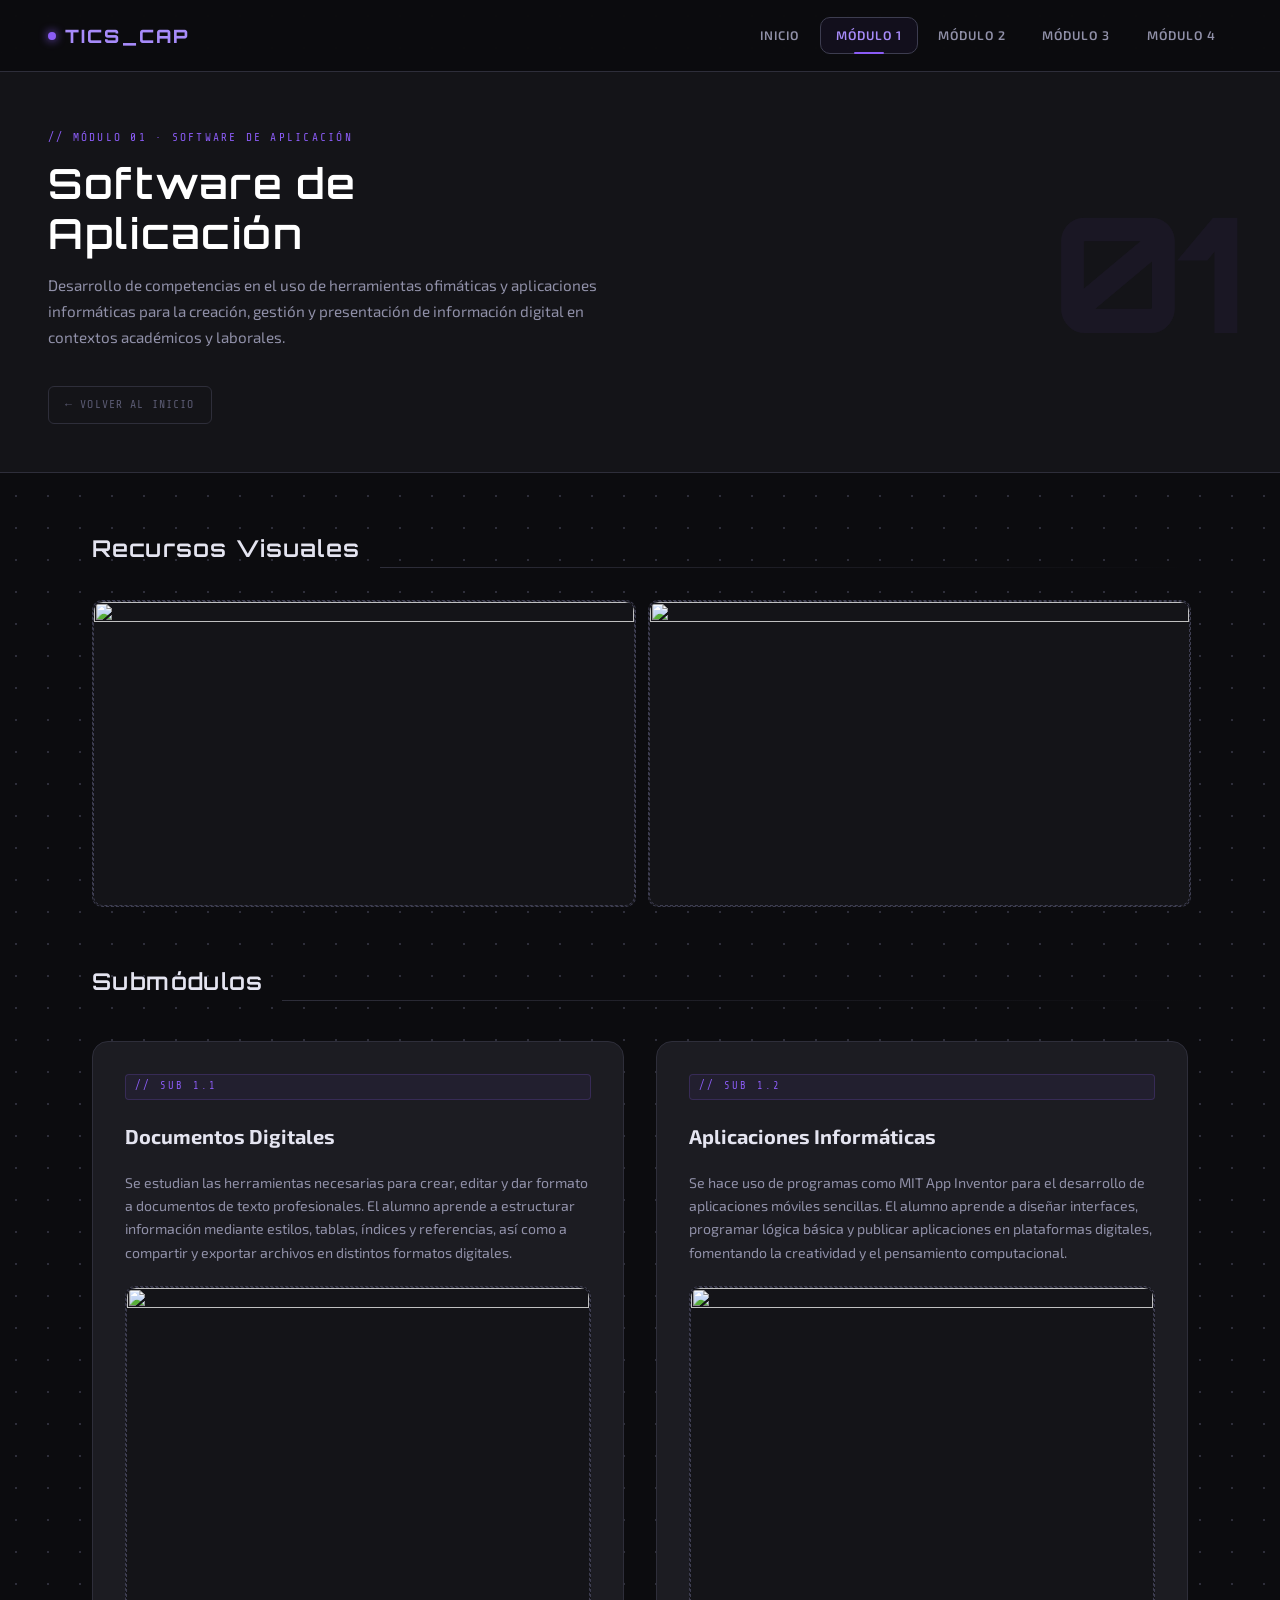
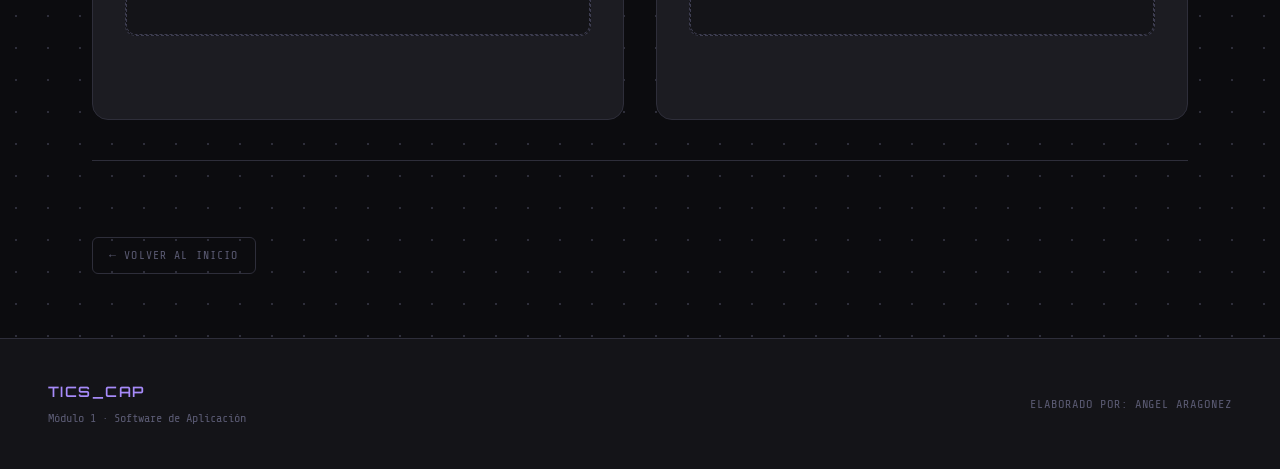
==== modulo1.html @ ad9c2a05 "Add files via upload" ====
<!DOCTYPE html>
<html lang="es">
<head>
  <meta charset="UTF-8" />
  <meta name="viewport" content="width=device-width, initial-scale=1.0" />
  <title>Módulo 1 — Software de Aplicación</title>
  <link rel="stylesheet" href="styles.css" />
</head>
<body>

  
  <header>
    <a class="header-logo" href="index.html">
      <span class="logo-dot"></span>
      TICS_CAP
    </a>
    <nav>
      <a href="index.html">Inicio</a>
      <a href="modulo1.html" class="active">Módulo 1</a>
      <a href="modulo2.html">Módulo 2</a>
      <a href="modulo3.html">Módulo 3</a>
      <a href="modulo4.html">Módulo 4</a>
    </nav>
  </header>

  
  <div class="module-hero" data-num="01">
    <span class="mh-tag">// Módulo 01 · Software de Aplicación</span>
    <h1>Software de<br>Aplicación</h1>
    <p>
      Desarrollo de competencias en el uso de herramientas ofimáticas y aplicaciones
      informáticas para la creación, gestión y presentación de información digital
      en contextos académicos y laborales.
    </p>
    <a class="back-link" href="index.html">← Volver al inicio</a>
  </div>

 
  <main>

    
    <div class="section-header">
      <h2>Recursos Visuales</h2>
      <div class="line"></div>
    </div>

    <div class="img-grid-2">
      <div class="img-slot">
        <img src="imagenes/word.png" class="img-slot" />
        
      </div>
      <div class="img-slot">
        <img src="imagenes/excel.png" class="img-slot" />
        
      </div>
    </div>

    
    <div class="section-header">
      <h2>Submódulos</h2>
      <div class="line"></div>
    </div>

    <div class="subjects-split">

      
      <div class="subject-block">
        <span class="subject-id">// SUB 1.1</span>
        <h2>Documentos Digitales</h2>
        <p>
          Se estudian las herramientas necesarias para crear, editar y dar formato a documentos
          de texto profesionales. El alumno aprende a estructurar información mediante estilos,
          tablas, índices y referencias, así como a compartir y exportar archivos en distintos
          formatos digitales.
        </p>

        
        <div class="img-slot small">
          <img src="imagenes/documentos.png" class="img-slot small" />
          
        </div>

       
        <div class="weeks-section">
          

          
        </div>
      </div>

      
      <div class="subject-block">
        <span class="subject-id">// SUB 1.2</span>
        <h2>Aplicaciones Informáticas</h2>
        <p>
          Se hace uso de programas como MIT App Inventor para el desarrollo de aplicaciones móviles sencillas.
          El alumno aprende a diseñar interfaces, programar lógica básica y publicar aplicaciones en plataformas digitales,
          fomentando la creatividad y el pensamiento computacional.
        </p>

        
        <div class="img-slot small">
          <img src="imagenes/MIT_app.png" class="img-slot small">
          
        </div>

        
        
      </div>

    </div>

    <hr class="divider" />
    <a class="back-link" href="index.html">← Volver al inicio</a>

  </main>

  
  <footer>
    <div class="footer-left">
      <span class="footer-brand">TICS_CAP</span>
      <span class="footer-sub">Módulo 1 · Software de Aplicación</span>
    </div>
    <div class="footer-author">
      <label for="nombre-m1">Elaborado por: Angel Aragonez</label>
      
    </div>
  </footer>

</body>
</html>
---- styles.css ----
@import url('https://fonts.googleapis.com/css2?family=Orbitron:wght@400;600;800&family=Exo+2:wght@300;400;600;700&family=Share+Tech+Mono&display=swap');


:root {
  --bg:          #0c0c0f;
  --surface:     #141418;
  --card:        #1c1c22;
  --card-hover:  #23232b;
  --border:      #2e2e3a;
  --border-light:#3d3d50;

  --txt-primary:  #e4e4f0;
  --txt-secondary:#9090a8;
  --txt-muted:    #5a5a72;

  --purple:       #8b5cf6;
  --purple-dark:  #6d28d9;
  --purple-light: #a78bfa;
  --purple-glow:  rgba(139, 92, 246, 0.18);
  --purple-faint: rgba(139, 92, 246, 0.06);

  --header-h: 72px;
  --radius:   10px;
  --radius-lg:16px;

  --font-display: 'Orbitron', sans-serif;
  --font-heading: 'Exo 2', sans-serif;
  --font-mono:    'Share Tech Mono', monospace;
  --font-body:    'Exo 2', sans-serif;
}


*, *::before, *::after { box-sizing: border-box; margin: 0; padding: 0; }

html { scroll-behavior: smooth; }

body {
  background: var(--bg);
  color: var(--txt-primary);
  font-family: var(--font-body);
  font-size: 16px;
  line-height: 1.7;
  min-height: 100vh;
  display: flex;
  flex-direction: column;
 
  background-image:
    radial-gradient(circle, #2e2e3a 1px, transparent 1px);
  background-size: 32px 32px;
}


header {
  position: sticky;
  top: 0;
  z-index: 100;
  height: var(--header-h);
  background: rgba(12, 12, 15, 0.92);
  backdrop-filter: blur(14px);
  -webkit-backdrop-filter: blur(14px);
  border-bottom: 1px solid var(--border);
  display: flex;
  align-items: center;
  justify-content: space-between;
  padding: 0 3rem;
  gap: 2rem;
}

.header-logo {
  font-family: var(--font-display);
  font-size: 1.15rem;
  font-weight: 800;
  letter-spacing: 0.12em;
  color: var(--purple-light);
  text-decoration: none;
  display: flex;
  align-items: center;
  gap: 0.55rem;
  white-space: nowrap;
  flex-shrink: 0;
}

.header-logo .logo-dot {
  width: 8px; height: 8px;
  border-radius: 50%;
  background: var(--purple);
  box-shadow: 0 0 10px var(--purple);
  animation: pulse-dot 2.4s ease-in-out infinite;
}

@keyframes pulse-dot {
  0%, 100% { opacity: 1; transform: scale(1); }
  50%       { opacity: 0.5; transform: scale(0.7); }
}

nav {
  display: flex;
  align-items: center;
  gap: 0.25rem;
}

nav a {
  font-family: var(--font-heading);
  font-size: 0.78rem;
  font-weight: 600;
  letter-spacing: 0.08em;
  text-transform: uppercase;
  color: var(--txt-secondary);
  text-decoration: none;
  padding: 0.45rem 0.95rem;
  border-radius: var(--radius);
  border: 1px solid transparent;
  transition: all 0.22s ease;
  position: relative;
}

nav a:hover,
nav a.active {
  color: var(--purple-light);
  border-color: var(--border-light);
  background: var(--purple-faint);
}

nav a.active::after {
  content: '';
  position: absolute;
  bottom: -1px; left: 50%;
  transform: translateX(-50%);
  width: 30px; height: 2px;
  background: var(--purple);
  border-radius: 2px;
}


.hero {
  position: relative;
  padding: 6rem 3rem 5rem;
  text-align: center;
  overflow: hidden;
}

.hero::before {
  content: '';
  position: absolute;
  inset: 0;
  background: radial-gradient(ellipse 70% 50% at 50% 0%, rgba(109,40,217,.22) 0%, transparent 70%);
  pointer-events: none;
}

.hero-tag {
  display: inline-block;
  font-family: var(--font-mono);
  font-size: 0.72rem;
  color: var(--purple);
  background: var(--purple-faint);
  border: 1px solid rgba(139,92,246,.3);
  border-radius: 20px;
  padding: 0.3rem 1rem;
  letter-spacing: 0.14em;
  margin-bottom: 1.4rem;
  text-transform: uppercase;
}

.hero h1 {
  font-family: var(--font-display);
  font-size: clamp(2rem, 5vw, 3.4rem);
  font-weight: 800;
  letter-spacing: 0.06em;
  line-height: 1.15;
  color: #fff;
  margin-bottom: 1.2rem;
}

.hero h1 span { color: var(--purple-light); }

.hero-sub {
  max-width: 640px;
  margin: 0 auto 2.8rem;
  font-size: 1.05rem;
  color: var(--txt-secondary);
  font-weight: 300;
}

.hero-badges {
  display: flex;
  justify-content: center;
  flex-wrap: wrap;
  gap: 0.75rem;
  margin-bottom: 3rem;
}

.badge {
  display: flex;
  align-items: center;
  gap: 0.4rem;
  background: var(--card);
  border: 1px solid var(--border);
  border-radius: 8px;
  padding: 0.45rem 1rem;
  font-size: 0.8rem;
  color: var(--txt-secondary);
}

.badge .badge-icon { color: var(--purple); font-size: 1rem; }


main {
  flex: 1;
  width: 100%;
  max-width: 1160px;
  margin: 0 auto;
  padding: 0 2rem 4rem;
}


.section-header {
  margin: 3.5rem 0 2rem;
  display: flex;
  align-items: flex-end;
  gap: 1.2rem;
}

.section-header h2 {
  font-family: var(--font-display);
  font-size: 1.45rem;
  font-weight: 600;
  color: var(--txt-primary);
  letter-spacing: 0.06em;
}

.section-header .line {
  flex: 1;
  height: 1px;
  background: linear-gradient(to right, var(--border), transparent);
}

.section-label {
  font-family: var(--font-mono);
  font-size: 0.68rem;
  color: var(--purple);
  letter-spacing: 0.2em;
  text-transform: uppercase;
  margin-bottom: 0.5rem;
  display: block;
}


.modules-grid {
  display: grid;
  grid-template-columns: repeat(auto-fit, minmax(250px, 1fr));
  gap: 1.25rem;
}

.module-card {
  background: var(--card);
  border: 1px solid var(--border);
  border-radius: var(--radius-lg);
  padding: 1.8rem 1.6rem;
  text-decoration: none;
  color: inherit;
  display: flex;
  flex-direction: column;
  gap: 0.8rem;
  transition: all 0.25s ease;
  position: relative;
  overflow: hidden;
}

.module-card::before {
  content: '';
  position: absolute;
  top: 0; left: 0; right: 0;
  height: 3px;
  background: linear-gradient(90deg, var(--purple-dark), var(--purple-light));
  opacity: 0;
  transition: opacity 0.25s;
}

.module-card:hover {
  background: var(--card-hover);
  border-color: var(--border-light);
  transform: translateY(-3px);
  box-shadow: 0 12px 32px rgba(0,0,0,.5), 0 0 0 1px var(--purple-glow);
}

.module-card:hover::before { opacity: 1; }

.module-num {
  font-family: var(--font-mono);
  font-size: 0.68rem;
  color: var(--purple);
  letter-spacing: 0.18em;
  text-transform: uppercase;
}

.module-card h3 {
  font-family: var(--font-heading);
  font-size: 1.1rem;
  font-weight: 700;
  color: var(--txt-primary);
  line-height: 1.3;
}

.module-card p {
  font-size: 0.85rem;
  color: var(--txt-secondary);
  flex: 1;
}

.module-card .subjects {
  display: flex;
  flex-direction: column;
  gap: 0.35rem;
  margin-top: 0.4rem;
}

.subject-pill {
  display: flex;
  align-items: center;
  gap: 0.4rem;
  font-size: 0.75rem;
  color: var(--txt-muted);
}

.subject-pill::before {
  content: '›';
  color: var(--purple);
  font-size: 0.9rem;
}

.card-arrow {
  align-self: flex-end;
  width: 28px; height: 28px;
  border-radius: 50%;
  border: 1px solid var(--border);
  display: flex; align-items: center; justify-content: center;
  font-size: 0.85rem;
  color: var(--txt-muted);
  transition: all 0.2s;
}

.module-card:hover .card-arrow {
  background: var(--purple);
  border-color: var(--purple);
  color: #fff;
}


.info-grid {
  display: grid;
  grid-template-columns: repeat(auto-fit, minmax(200px, 1fr));
  gap: 1rem;
}

.info-card {
  background: var(--card);
  border: 1px solid var(--border);
  border-radius: var(--radius);
  padding: 1.4rem;
}

.info-card .ic-value {
  font-family: var(--font-display);
  font-size: 2rem;
  font-weight: 800;
  color: var(--purple-light);
  letter-spacing: 0.04em;
}

.info-card .ic-label {
  font-size: 0.82rem;
  color: var(--txt-secondary);
  margin-top: 0.2rem;
}


.module-hero {
  background: var(--surface);
  border-bottom: 1px solid var(--border);
  padding: 3.5rem 3rem 3rem;
  position: relative;
  overflow: hidden;
}

.module-hero::after {
  content: attr(data-num);
  position: absolute;
  right: 3rem; top: 50%;
  transform: translateY(-50%);
  font-family: var(--font-display);
  font-size: 10rem;
  font-weight: 800;
  color: rgba(139,92,246,.06);
  letter-spacing: -0.05em;
  pointer-events: none;
  user-select: none;
}

.module-hero .mh-tag {
  font-family: var(--font-mono);
  font-size: 0.7rem;
  color: var(--purple);
  letter-spacing: 0.2em;
  text-transform: uppercase;
  margin-bottom: 0.75rem;
  display: block;
}

.module-hero h1 {
  font-family: var(--font-display);
  font-size: clamp(1.6rem, 4vw, 2.6rem);
  font-weight: 600;
  color: #fff;
  letter-spacing: 0.04em;
  line-height: 1.2;
  margin-bottom: 0.9rem;
}

.module-hero p {
  max-width: 600px;
  color: var(--txt-secondary);
  font-size: 0.95rem;
}


.subjects-split {
  display: grid;
  grid-template-columns: 1fr 1fr;
  gap: 2rem;
  margin-top: 2.5rem;
}

@media (max-width: 768px) {
  .subjects-split { grid-template-columns: 1fr; }
}

.subject-block {
  background: var(--card);
  border: 1px solid var(--border);
  border-radius: var(--radius-lg);
  padding: 2rem;
  display: flex;
  flex-direction: column;
  gap: 1.4rem;
}

.subject-block:hover {
  border-color: rgba(139,92,246,.4);
  box-shadow: 0 0 0 1px var(--purple-glow), 0 8px 28px rgba(0,0,0,.4);
}

.subject-id {
  font-family: var(--font-mono);
  font-size: 0.65rem;
  color: var(--purple);
  letter-spacing: 0.22em;
  text-transform: uppercase;
  background: var(--purple-faint);
  border: 1px solid rgba(139,92,246,.2);
  border-radius: 4px;
  padding: 0.2rem 0.55rem;
  display: inline-block;
}

.subject-block h2 {
  font-family: var(--font-heading);
  font-size: 1.25rem;
  font-weight: 700;
  color: var(--txt-primary);
  line-height: 1.3;
}

.subject-block > p {
  font-size: 0.88rem;
  color: var(--txt-secondary);
  line-height: 1.65;
}


.img-slot {
  width: 100%;
  aspect-ratio: 16/9;
  background: var(--surface);
  border: 1px dashed var(--border-light);
  border-radius: var(--radius);
  display: flex;
  flex-direction: column;
  align-items: center;
  justify-content: center;
  gap: 0.45rem;
  color: var(--txt-muted);
  font-size: 0.75rem;
  font-family: var(--font-mono);
  letter-spacing: 0.06em;
  transition: border-color 0.2s;
}

.img-slot:hover { border-color: var(--purple); }

.img-slot svg {
  width: 28px; height: 28px;
  stroke: var(--txt-muted);
}

.img-slot.small {
  aspect-ratio: 4/3;
}

.img-grid-2 {
  display: grid;
  grid-template-columns: 1fr 1fr;
  gap: 0.75rem;
}


.weeks-section {
  margin-top: 1.8rem;
}

.weeks-section h3 {
  font-family: var(--font-heading);
  font-size: 0.95rem;
  font-weight: 600;
  color: var(--txt-secondary);
  text-transform: uppercase;
  letter-spacing: 0.1em;
  margin-bottom: 1rem;
  padding-bottom: 0.5rem;
  border-bottom: 1px solid var(--border);
}

.week-list {
  display: flex;
  flex-direction: column;
  gap: 0.6rem;
}

.week-item {
  display: grid;
  grid-template-columns: 80px 1fr;
  gap: 0.75rem;
  align-items: start;
}

.week-label {
  font-family: var(--font-mono);
  font-size: 0.65rem;
  color: var(--purple);
  letter-spacing: 0.1em;
  padding-top: 0.12rem;
  text-transform: uppercase;
  background: var(--purple-faint);
  border: 1px solid rgba(139,92,246,.18);
  border-radius: 4px;
  padding: 0.18rem 0.4rem;
  text-align: center;
  white-space: nowrap;
}

.week-desc {
  font-size: 0.82rem;
  color: var(--txt-secondary);
  line-height: 1.55;
}

.week-desc strong {
  color: var(--txt-primary);
  font-weight: 600;
}


.back-link {
  display: inline-flex;
  align-items: center;
  gap: 0.5rem;
  font-family: var(--font-mono);
  font-size: 0.72rem;
  letter-spacing: 0.1em;
  text-transform: uppercase;
  color: var(--txt-muted);
  text-decoration: none;
  margin: 2.2rem 0 0;
  padding: 0.5rem 1rem;
  border: 1px solid var(--border);
  border-radius: 6px;
  transition: all 0.2s;
}

.back-link:hover {
  color: var(--purple-light);
  border-color: var(--purple);
  background: var(--purple-faint);
}


footer {
  background: var(--surface);
  border-top: 1px solid var(--border);
  padding: 2.5rem 3rem;
  display: flex;
  align-items: center;
  justify-content: space-between;
  flex-wrap: wrap;
  gap: 1.5rem;
}

.footer-left {
  display: flex;
  flex-direction: column;
  gap: 0.3rem;
}

.footer-brand {
  font-family: var(--font-display);
  font-size: 0.9rem;
  font-weight: 600;
  color: var(--purple-light);
  letter-spacing: 0.1em;
}

.footer-sub {
  font-size: 0.75rem;
  color: var(--txt-muted);
  font-family: var(--font-mono);
}

.footer-author {
  display: flex;
  align-items: center;
  gap: 1rem;
}

.footer-author label {
  font-size: 0.75rem;
  color: var(--txt-muted);
  font-family: var(--font-mono);
  letter-spacing: 0.08em;
  text-transform: uppercase;
  white-space: nowrap;
}

.footer-author input {
  background: var(--card);
  border: 1px solid var(--border);
  border-radius: 6px;
  color: var(--txt-primary);
  font-family: var(--font-body);
  font-size: 0.85rem;
  padding: 0.45rem 0.9rem;
  width: 220px;
  outline: none;
  transition: border-color 0.2s;
}

.footer-author input:focus {
  border-color: var(--purple);
  box-shadow: 0 0 0 2px var(--purple-glow);
}

.footer-author input::placeholder {
  color: var(--txt-muted);
}


.divider {
  border: none;
  border-top: 1px solid var(--border);
  margin: 2.5rem 0;
}


.intro-block {
  background: var(--card);
  border: 1px solid var(--border);
  border-left: 3px solid var(--purple);
  border-radius: var(--radius);
  padding: 1.6rem 2rem;
  margin-bottom: 2rem;
  font-size: 0.9rem;
  color: var(--txt-secondary);
  line-height: 1.75;
}

.intro-block strong { color: var(--txt-primary); }


.obj-list {
  list-style: none;
  display: flex;
  flex-direction: column;
  gap: 0.5rem;
  margin-top: 0.8rem;
}

.obj-list li {
  font-size: 0.84rem;
  color: var(--txt-secondary);
  padding-left: 1.2rem;
  position: relative;
}

.obj-list li::before {
  content: '▸';
  position: absolute;
  left: 0;
  color: var(--purple);
}


@media (max-width: 900px) {
  header { padding: 0 1.5rem; }
  .hero  { padding: 4rem 1.5rem 3rem; }
  .module-hero { padding: 2.5rem 1.5rem 2rem; }
  footer { padding: 2rem 1.5rem; }
  main   { padding: 0 1.2rem 3rem; }
}

@media (max-width: 600px) {
  nav a { font-size: 0.7rem; padding: 0.4rem 0.65rem; }
  .header-logo { font-size: 0.95rem; }
  footer { flex-direction: column; }
  .footer-author input { width: 100%; }
}
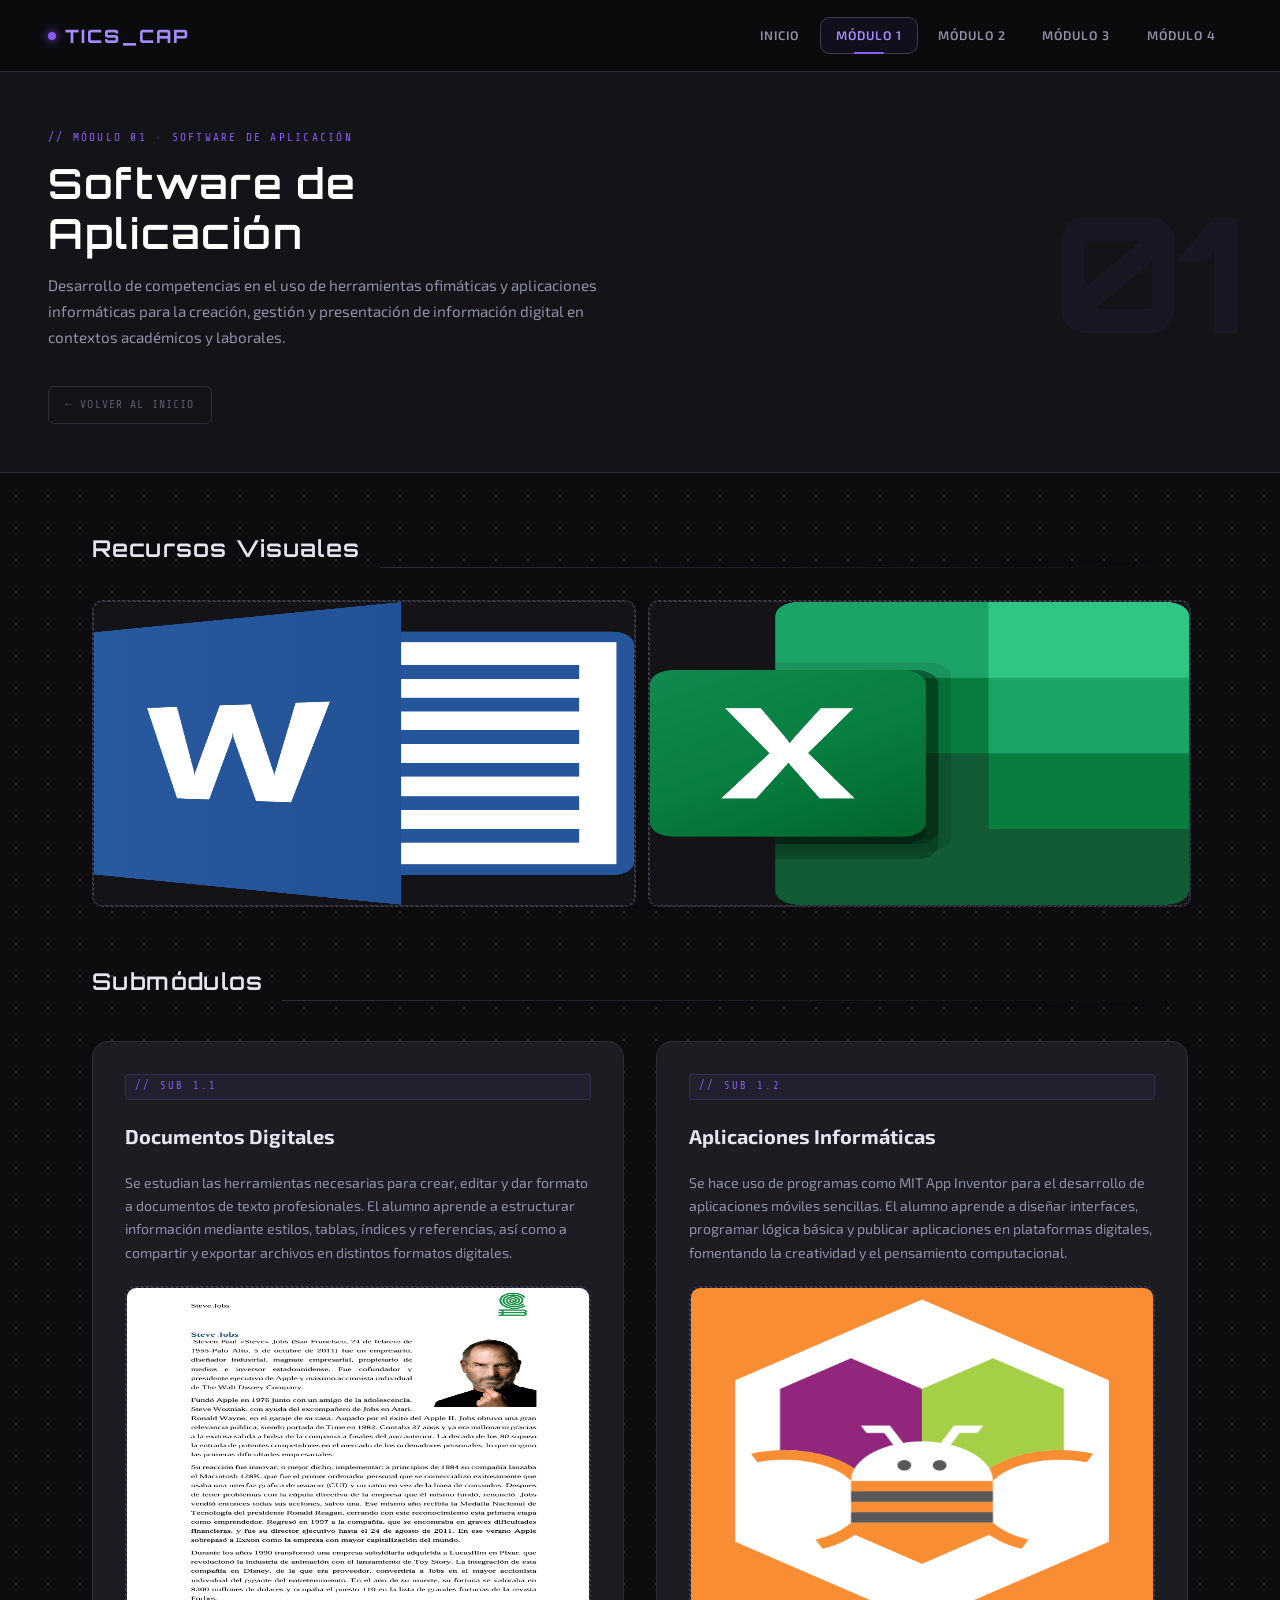
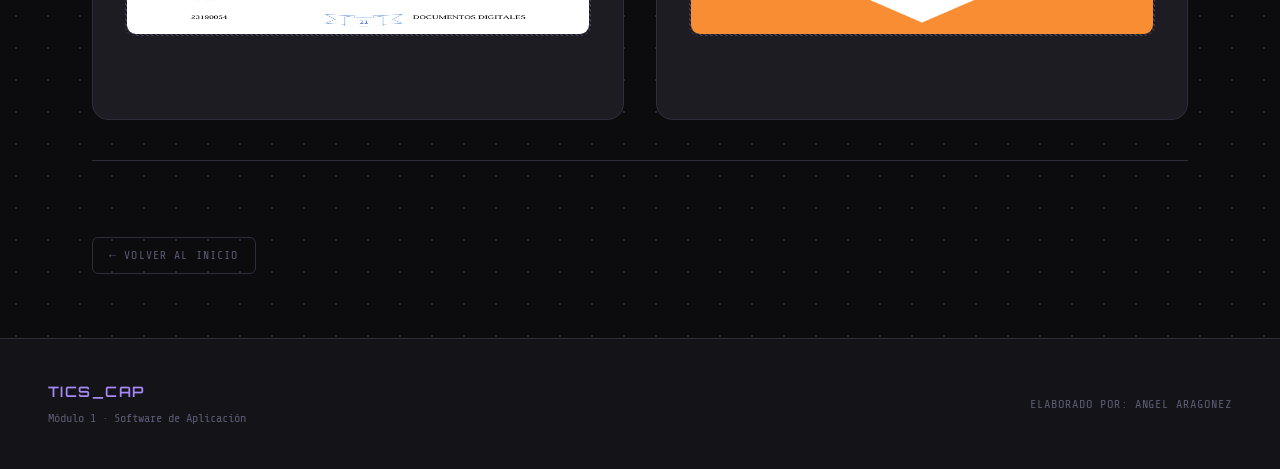
==== commit 374ff726: "Update modulo1.html" ====
--- a/modulo1.html
+++ b/modulo1.html
@@ -46,11 +46,11 @@
 
     <div class="img-grid-2">
       <div class="img-slot">
-        <img src="imagenes/word.png" class="img-slot" />
+        <img src="word.png" class="img-slot" />
         
       </div>
       <div class="img-slot">
-        <img src="imagenes/excel.png" class="img-slot" />
+        <img src="excel.png" class="img-slot" />
         
       </div>
     </div>
@@ -76,7 +76,7 @@
 
         
         <div class="img-slot small">
-          <img src="imagenes/documentos.png" class="img-slot small" />
+          <img src="documentos.png" class="img-slot small" />
           
         </div>
 
@@ -100,7 +100,7 @@
 
         
         <div class="img-slot small">
-          <img src="imagenes/MIT_app.png" class="img-slot small">
+          <img src="MIT_app.png" class="img-slot small">
           
         </div>
 
